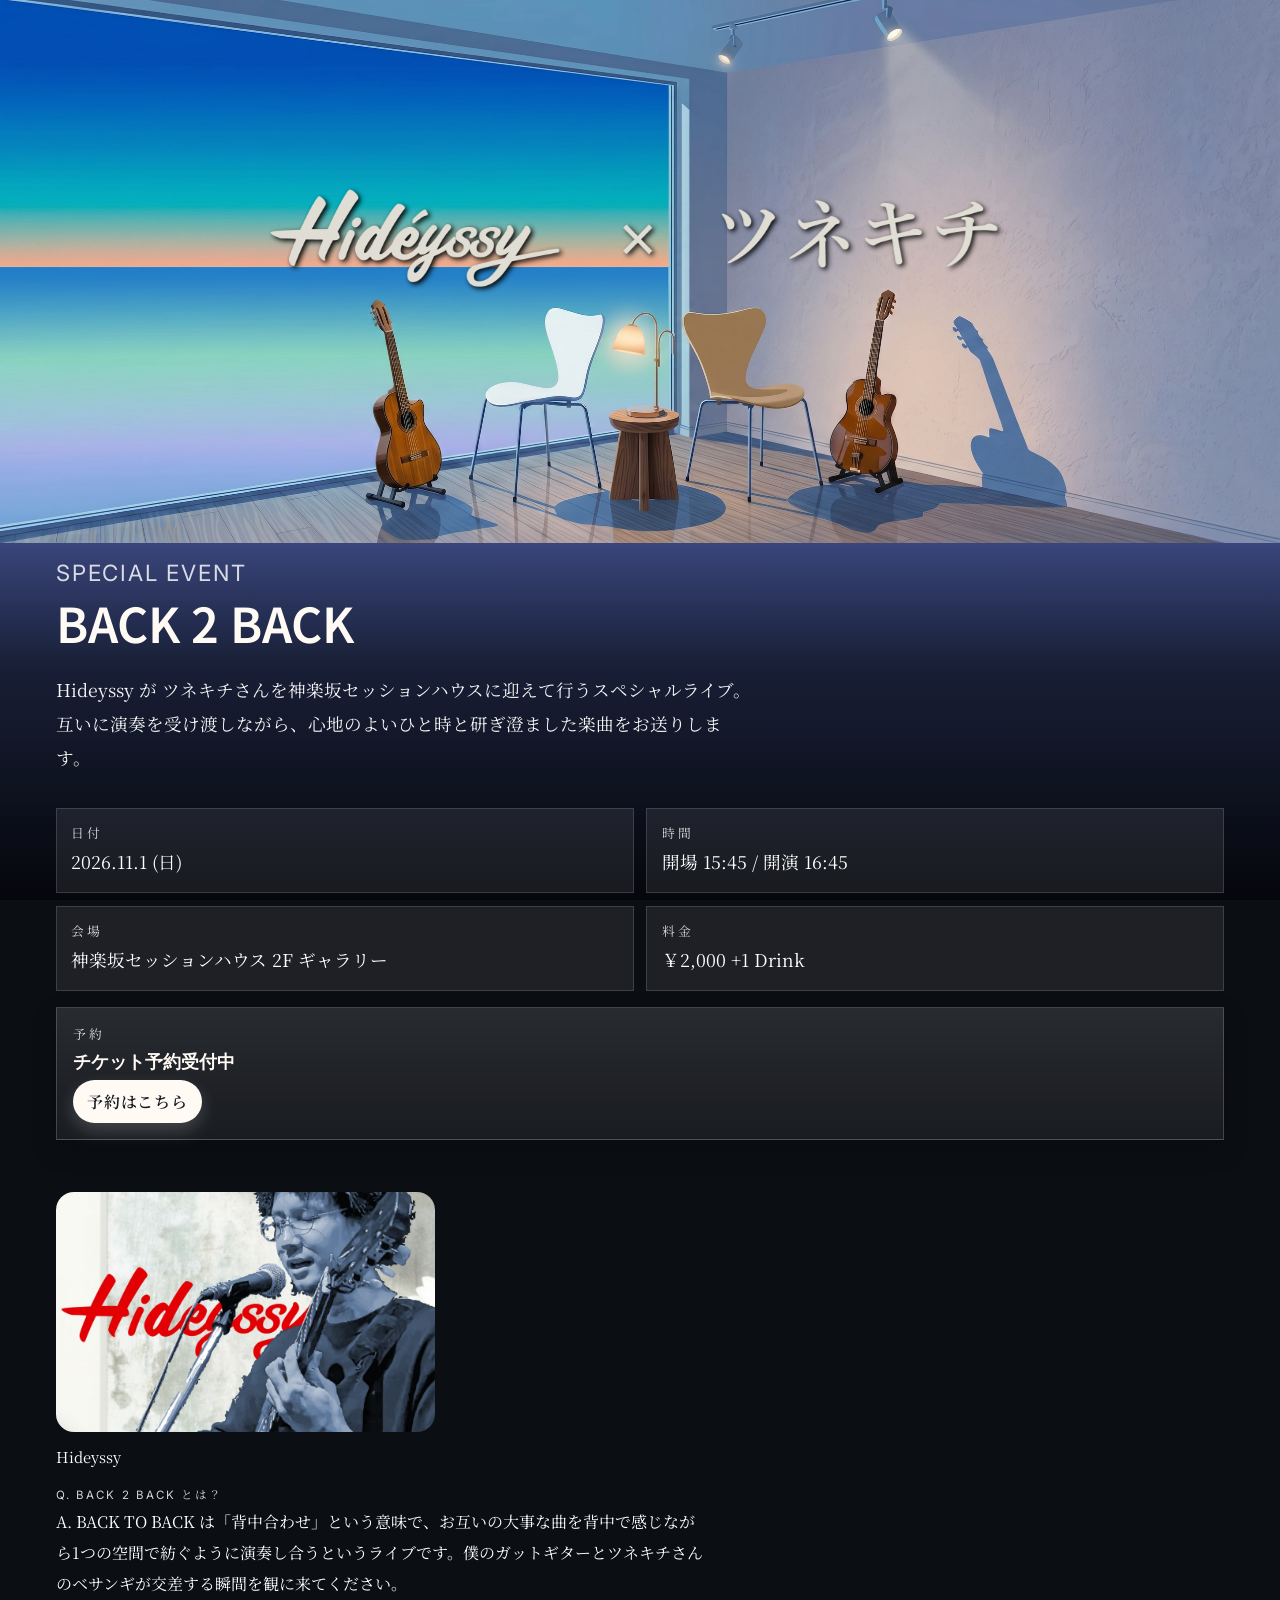
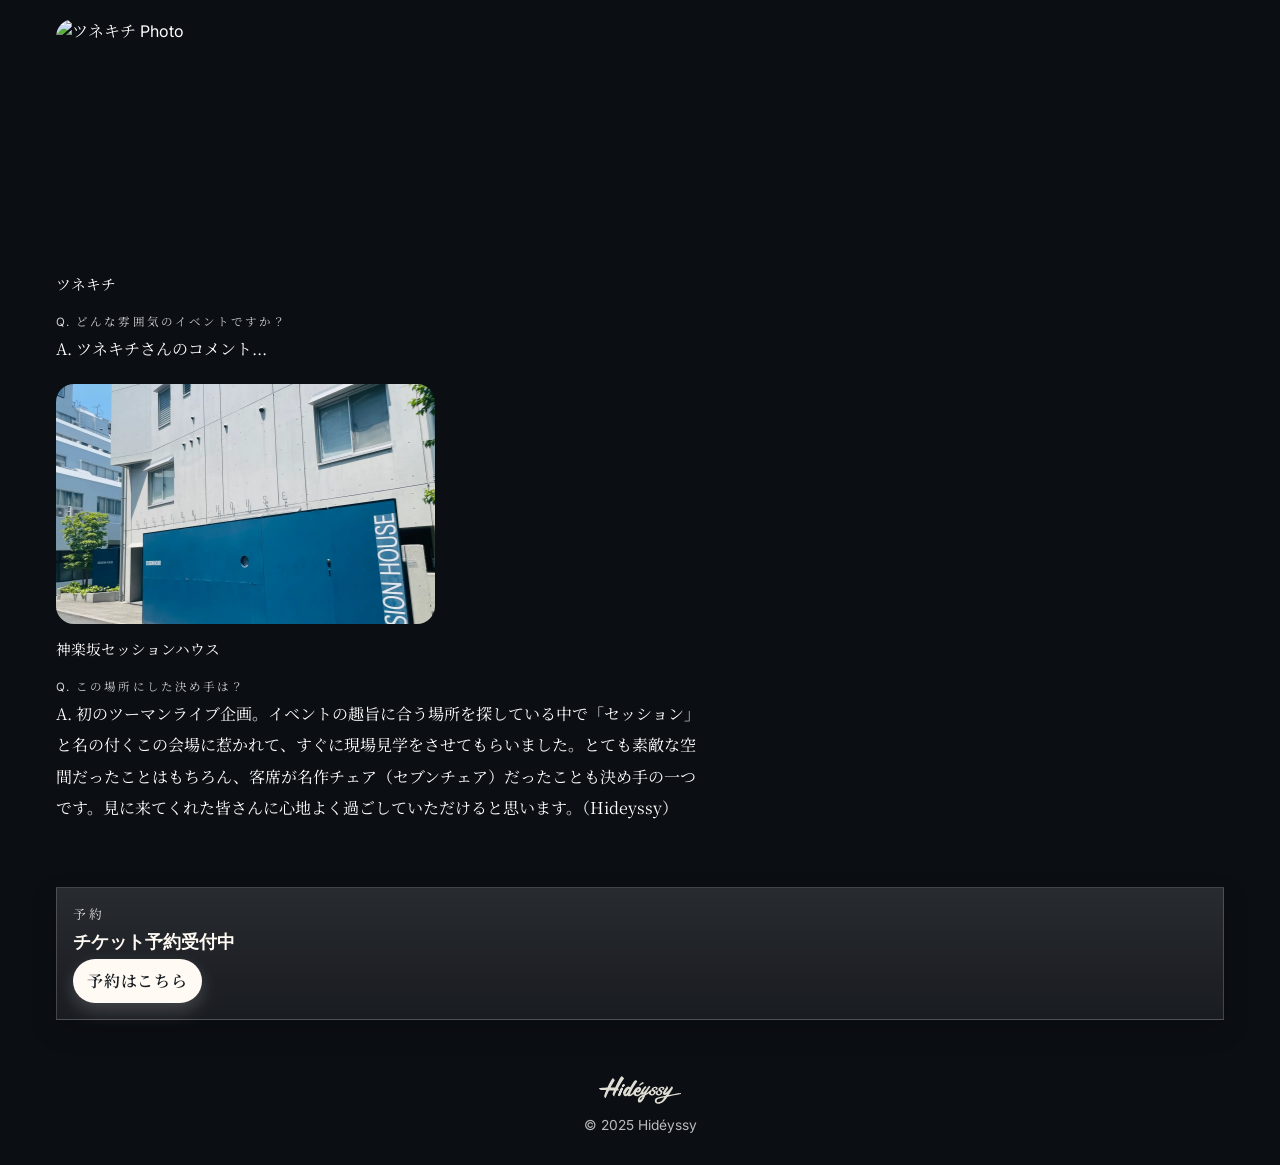
==== back2back.html @ 6b9bc3eb "Update back2back.html" ====
<!DOCTYPE html>
<html lang="ja">

<head>
  <meta charset="UTF-8" />
  <meta name="viewport" content="width=device-width, initial-scale=1.0" />
  <title>BACK 2 BACK — Hidéyssy</title>
  <meta name="description" content="Hidéyssy × ツネキチのスペシャルライブ BACK 2 BACK の特設ページ" />
  <link rel="preconnect" href="https://fonts.googleapis.com" />
  <link rel="preconnect" href="https://fonts.gstatic.com" crossorigin />
  <link
    href="https://fonts.googleapis.com/css2?family=Cormorant+Garamond:wght@300;400;500;600&family=Noto+Sans+JP:wght@300;400;500;600&family=Noto+Serif+JP:wght@200;300;400;500&family=Playfair+Display:wght@400;500;600;700&family=Inter:wght@300;400;500;600&display=swap"
    rel="stylesheet" />
  <style>
    :root {
      --progress: 0;
      --panel: rgba(255, 255, 255, 0.08);
      --text: #ffffff;
      --muted: rgba(255, 255, 255, 0.88);
      --soft: rgba(255, 255, 255, 0.72);
    }

    * {
      box-sizing: border-box;
      margin: 0;
      padding: 0;
    }

    html,
    body {
      height: 100%;
    }

    body {
      font-family: "Inter", "Noto Serif JP", Arial, sans-serif;
      color: #fff;
      background: #0b0e13;
      overflow-x: hidden;
    }

    /* 画面全体の色変化（明るい初期 → スクロールで暗くなる） */
    body::before {
      content: "";
      position: fixed;
      inset: 0;
      z-index: -3;
      background:
        linear-gradient(180deg,
          rgba(255, 247, 235, 0.97) 0%,
          rgba(255, 224, 186, 0.94) 10%,
          rgba(255, 192, 160, 0.90) 22%,
          rgba(170, 190, 255, 0.82) 40%,
          rgba(78, 95, 170, 0.78) 58%,
          rgba(27, 34, 60, 0.86) 74%,
          rgba(5, 7, 12, 0.98) 100%);
      opacity: calc(0.18 + (1 - var(--progress)) * 0.82);
      transition: opacity 260ms ease;
    }

    body::after {
      content: "";
      position: fixed;
      inset: 0;
      z-index: -2;
      background:
        linear-gradient(180deg,
          rgba(255, 255, 255, 0.02) 0%,
          rgba(255, 255, 255, 0.00) 35%,
          rgba(0, 0, 0, 0.08) 65%,
          rgba(0, 0, 0, 0.55) 100%);
      opacity: calc(0.00 + var(--progress) * 0.90);
      transition: opacity 280ms ease;
    }

    a {
      color: inherit;
      text-decoration: none;
    }

    header {
      position: sticky;
      top: 0;
      z-index: 20;
      display: flex;
      justify-content: center;
      align-items: center;
      min-height: 52px;
      padding: 8px 1rem;
      background: rgba(245, 242, 236, 0.88);
      backdrop-filter: blur(12px);
      -webkit-backdrop-filter: blur(12px);
      border-bottom: 1px solid rgba(0, 0, 0, 0.08);
    }

    .brand {
      display: block;
      margin-left: auto;
      margin-right: auto;
      width: 88px;
      height: auto;
      transition: opacity .25s ease;
    }

    .brand:hover {
      opacity: .6;
    }

    main {
      position: relative;
      z-index: 1;
    }

    .content {
      width: 100%;
      max-width: 1200px;
      margin: 0 auto;
      padding: 0 1rem 3rem;
      display: grid;
      gap: 1rem;
    }

    .summary-card {
      padding-top: 0;
      display: grid;
      gap: .05rem;
    }

    .summary-kicker {
      font-family: "Inter", "Noto Serif JP", sans-serif;
      text-transform: uppercase;
      letter-spacing: .08em;
      font-size: 1.4rem;
      color: rgba(255, 255, 255, 0.82);
    }

    .summary-title {
      font-family: "Noto Sans JP", "Cormorant Garamond", Georgia, serif;
      font-size: clamp(3rem, 3vw, 1.75rem);
      font-weight: 600;
      color: #fffaf4;
    }

    .lead {
      font-family: "Noto Serif JP", serif;
      font-size: 1.1rem;
      line-height: 1.95;
      color: rgba(255, 255, 255, 0.96);
      max-width: 70ch;
      margin-bottom: 1rem;
    }

    .detail-grid {
      display: grid;
      grid-template-columns: repeat(2, minmax(0, 1fr));
      gap: .8rem;
    }

    .detail-card {
      border: 1px solid rgba(255, 255, 255, 0.14);
      background: rgba(255, 255, 255, 0.08);
      padding: .9rem;
      display: grid;
      gap: .25rem;
    }

    .ticket-card {
      border: 1px solid rgba(255, 255, 255, 0.18);
      background: linear-gradient(180deg, rgba(255, 255, 255, 0.12), rgba(255, 255, 255, 0.06));
      padding: 1rem;
      display: grid;
      gap: .35rem;
      box-shadow: 0 10px 24px rgba(0, 0, 0, 0.18);
    }

    .ticket-label {
      text-transform: uppercase;
      letter-spacing: .24em;
      font-size: .8rem;
      color: rgba(255, 255, 255, 0.86);
    }

    .ticket-price {
      font-family: "Playfair Display", "Cormorant Garamond", Georgia, serif;
      font-size: clamp(1.1rem, 2.3vw, 1.1rem);
      font-weight: 600;
      color: #fffaf4;
    }

    .ticket-note {
      font-family: "Noto Serif JP", serif;
      font-size: 1.1rem;
      line-height: 1.8;
      color: rgba(255, 255, 255, 0.95);
    }

    .ticket-button {
      display: inline-flex;
      align-items: center;
      justify-content: center;
      width: fit-content;
      padding: .65rem .9rem;
      border-radius: 999px;
      background: #fffaf4;
      color: #161b22;
      font-weight: 600;
      letter-spacing: .04em;
      box-shadow: 0 8px 18px rgba(255, 255, 255, 0.18);
    }

    .detail-label {
      text-transform: uppercase;
      letter-spacing: .22em;
      font-size: .8rem;
      color: rgba(255, 255, 255, 0.82);
    }

    .detail-value {
      font-family: "Noto Serif JP", serif;
      font-size: 1.1rem;
      line-height: 1.8;
      color: #fff;
    }

    .story {
      width: 100%;
      max-width: 1200px;
      margin: 0 auto;
      padding: 0 1rem 4rem;
      display: grid;
      gap: 1rem;
    }

    .q {
      text-transform: uppercase;
      letter-spacing: .18em;
      font-size: .72rem;
      color: rgba(255, 255, 255, 0.82);
      margin-bottom: .25rem;
    }

    .a {
      font-family: "Noto Serif JP", serif;
      font-size: 1rem;
      line-height: 1.95;
      color: #fff;
      max-width: 72ch;
    }

    .gallery {
      display: grid;
      grid-template-columns: repeat(3, 1fr);
      gap: 1rem;
      margin-top: .2rem;
    }

    .photo {
      overflow: hidden;
      background: transparent;
    }

    .photo img {
      width: 100%;
      height: 240px;
      object-fit: cover;
      display: block;
      border-radius: 18px;
    }

    .photo-caption {
      padding: .75rem 0 0;
      font-family: "Noto Serif JP", serif;
      font-size: .92rem;
      line-height: 1.8;
      color: #fff;
    }

    .top-photo {
      width: 100%;
      max-width: 1920px;
      display: block;
      margin: 0rem auto 2rem;
      border-radius: 0;
      object-fit: cover;
      box-shadow: none;
    }

    .top-wrap {
      position: relative;
      width: 100%;
      max-width: 1920px;
      margin: 0 auto 1rem;
    }

    .top-wrap .top-photo {
      margin: 0;
      display: block;
      width: 100%;
    }

    .top-text {
      position: absolute;
      top: 45%;
      left: 50%;
      transform: translate(-50%, -50%);
      width: 100%;
      max-width: 750px;
      opacity: 0;
      animation: fadein 2.0s ease forwards;
      animation-delay: 0.6s;
    }

    footer {
      text-align: center;
      color: rgba(255, 255, 255, 0.82);
      font-size: .86rem;
      padding: 0 1rem 2rem;
    }

    @media (max-width: 1024px) {
      .gallery {
        grid-template-columns: 1fr 1fr;
      }
    }

    @media (max-width: 720px) {
      header {
        min-height: 48px;
        padding: 8px .9rem;
      }

      .brand {
        width: 78px;
      }

      .gallery {
        grid-template-columns: 1fr;
      }

      .top-photo {
        width: 100%;
        border-radius: 0px;
        aspect-ratio: 4 / 3;
      }

      .break {
        display: block;
        font-size: 1.1rem;
      }

      .break-hide {
        display: block;
        font-size: 0;
      }

      .top-text {
        width: 75%;
      }
    }

    @keyframes fadein {
      from {
        opacity: 0;
      }

      to {
        opacity: 1;
      }
    }
  </style>
</head>

<body>
  <main>
    <div class="top-wrap">
      <img class="top-photo" src="images/backtoback/BACK-2-BACK_キービジュアル_5091×2160_21対9.jpg" alt="BACK 2 BACK キービジュアル" />
      <img class="top-text" src="images/backtoback/Hideyssy×ツネキチ_WEB用テキストロゴ_2062×330.png"
        alt="Hideyssy × ツネキチ テキストロゴ" />
    </div>

    <section class="content">
      <div class="summary-card">
        <div class="summary-kicker">Special event</div>
        <div class="summary-title">BACK 2 BACK</div>
      </div>

      <p class="lead">
        Hideyssy が ツネキチさんを神楽坂セッションハウスに迎えて行うスペシャルライブ。互いに演奏を受け渡しながら、心地のよいひと時と研ぎ澄ました楽曲をお送りします。
      </p>

      <div class="detail-grid">
        <article class="detail-card">
          <div class="detail-label">日付</div>
          <div class="detail-value">2026.11.1 (日)</div>
        </article>
        <article class="detail-card">
          <div class="detail-label">時間</div>
          <div class="detail-value">開場 15:45<span class="break-hide"> / </span>開演 16:45</div>
        </article>
        <article class="detail-card">
          <div class="detail-label">会場</div>
          <div class="detail-value"><a href="https://maps.app.goo.gl/HMFQtCcq6zXdpXsr8" target="_blank" rel="noopener noreferrer">神楽坂セッションハウス 2F ギャラリー</a></div>
        </article>
        <article class="detail-card">
          <div class="detail-label">料金</div>
          <div class="detail-value">￥2,000 <span class="break">+1 Drink</span></div>
        </article>
      </div>

      <article class="ticket-card" id="ticket">
        <div class="ticket-label">予約</div>
        <div class="ticket-price">チケット予約受付中</div>
        <!-- <p class="ticket-note">チケット情報は随時更新します。予約開始時はこのブロックから案内をお届けします。</p> -->
        <a class="ticket-button" href="https://forms.gle/wYgBkZED8WdNR29w6" target="_blank"
          rel="noopener noreferrer">予約はこちら</a>
      </article>
    </section>

    <section class="story">
      <div class="gallery">
        <article class="photo">
          <img src="images/top/Hideyssy_アーティスト写真_2026_1920×1920.jpg" alt="Hideyssy Photo" />
          <div class="photo-caption">Hideyssy</div>
        </article>
      </div>

      <article>
        <p class="q">Q. BACK 2 BACK とは？</p>
        <p class="a">A. BACK TO BACK は「背中合わせ」という意味で、お互いの大事な曲を背中で感じながら1つの空間で紡ぐように演奏し合うというライブです。僕のガットギターとツネキチさんのベサンギが交差する瞬間を観に来てください。</p>
      </article>

      <div class="gallery">
        <article class="photo">
          <img src="images/top/Tsunekichi_アーティスト写真_2026_1920×1920.jpg" alt="ツネキチ Photo" />
          <div class="photo-caption">ツネキチ</div>
        </article>
      </div>

      <article>
        <p class="q">Q. どんな雰囲気のイベントですか？</p>
        <p class="a">A. ツネキチさんのコメント...</p>
      </article>

      <div class="gallery">
        <article class="photo">
          <img src="images/backtoback/session-house.webp" alt="セッションハウス外観" />
          <div class="photo-caption">神楽坂セッションハウス</div>
        </article>
      </div>

      <article>
        <p class="q">Q. この場所にした決め手は？</p>
        <p class="a">A. 初のツーマンライブ企画。イベントの趣旨に合う場所を探している中で「セッション」と名の付くこの会場に惹かれて、すぐに現場見学をさせてもらいました。とても素敵な空間だったことはもちろん、客席が名作チェア（セブンチェア）だったことも決め手の一つです。見に来てくれた皆さんに心地よく過ごしていただけると思います。（Hideyssy）</p>
      </article>
    </section>

    <section class="content">
      <article class="ticket-card" id="ticket">
        <div class="ticket-label">予約</div>
        <div class="ticket-price">チケット予約受付中</div>
        <!-- <p class="ticket-note">チケット情報は随時更新します。予約開始時はこのブロックから案内をお届けします。</p> -->
        <a class="ticket-button" href="https://forms.gle/wYgBkZED8WdNR29w6" target="_blank"
          rel="noopener noreferrer">予約はこちら</a>
      </article>
    </section>

  </main>

  <footer>
    <a href="/">
      <img class="brand" src="images/common/Hideyssy_normallogo_01_White.svg" alt="Hidéyssy" />
    </a>
    <div style="margin-top:.35rem; color:rgba(255,255,255,.72);">© 2025 Hidéyssy</div>
  </footer>

  <script>
    const setParallax = () => {
      const y = window.scrollY || window.pageYOffset || 0;
      const h = document.documentElement.scrollHeight - window.innerHeight;
      const progress = h > 0 ? Math.min(1, y / h) : 0;
      document.documentElement.style.setProperty('--progress', progress.toFixed(3));
    };

    window.addEventListener('scroll', setParallax, { passive: true });
    window.addEventListener('resize', setParallax);
    setParallax();
  </script>
</body>

</html>
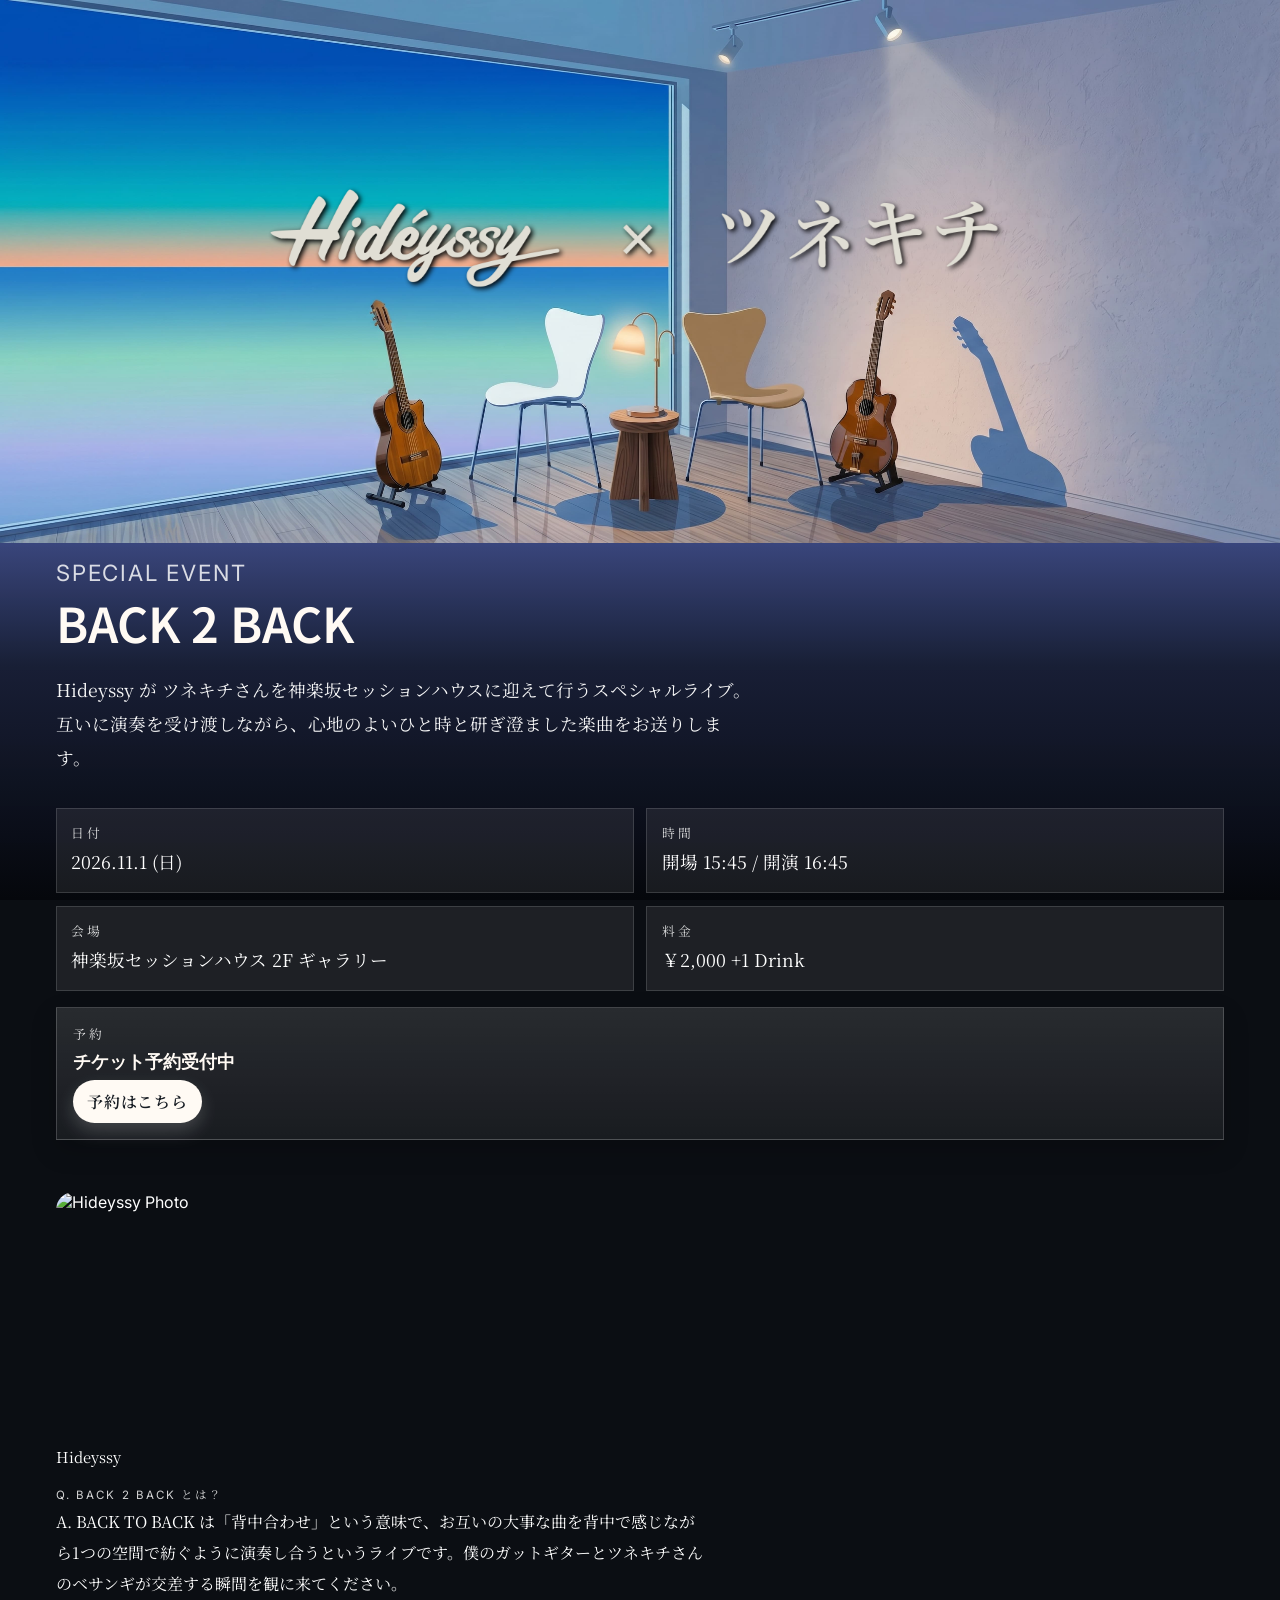
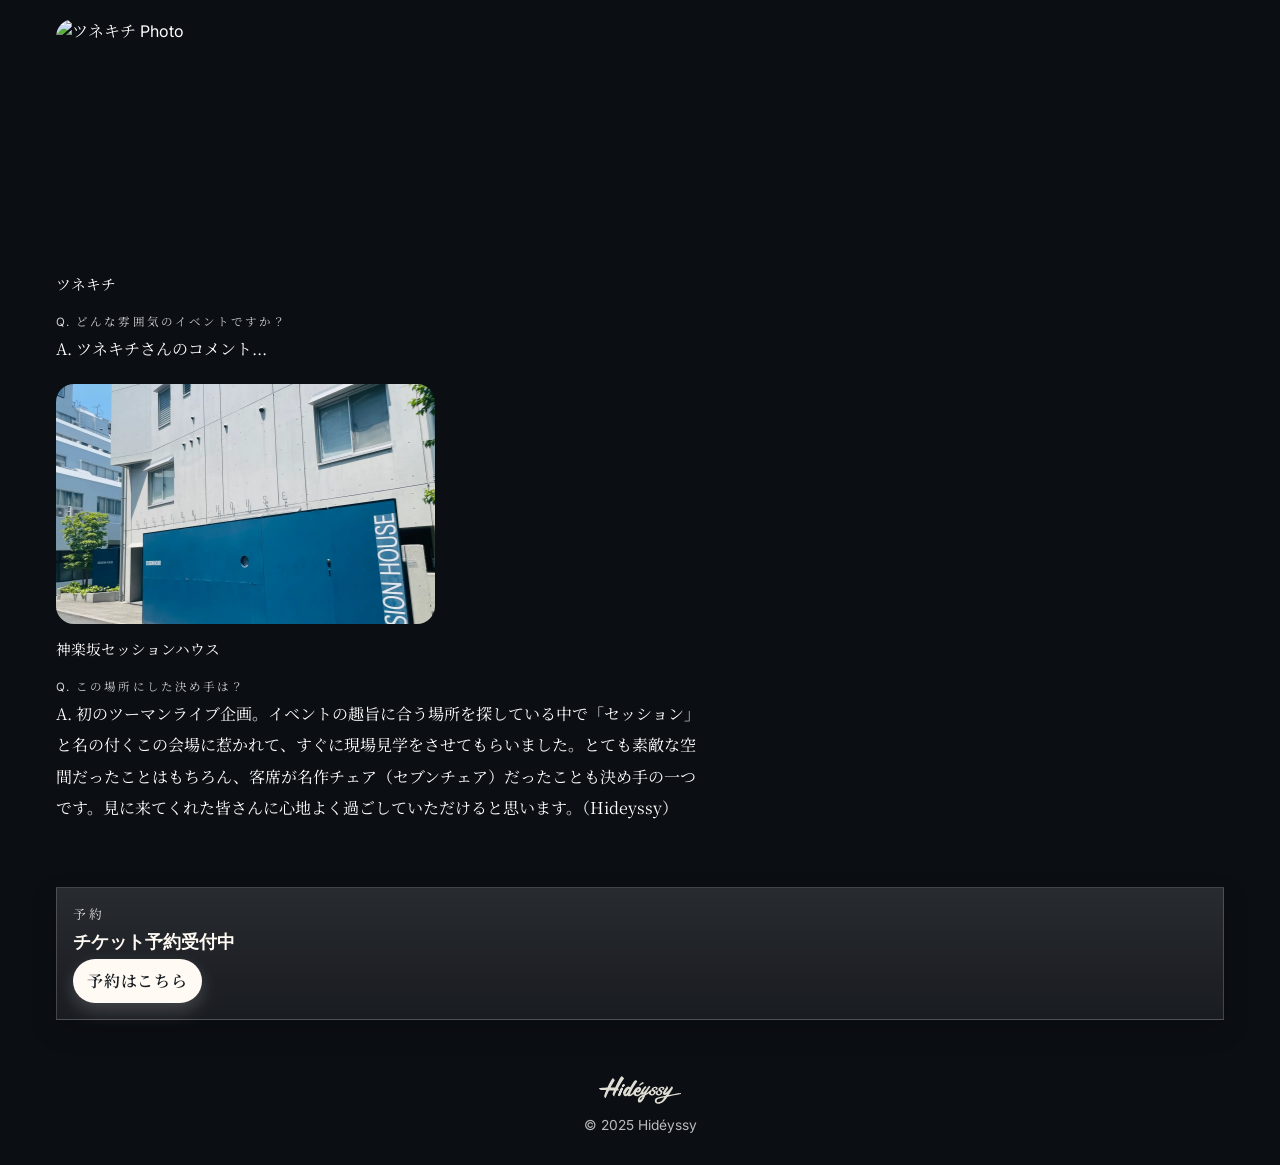
==== commit 3f883df2: "Update back2back.html" ====
--- a/back2back.html
+++ b/back2back.html
@@ -418,7 +418,7 @@
     <section class="story">
       <div class="gallery">
         <article class="photo">
-          <img src="images/top/Hideyssy_アーティスト写真_2026_1920×1920.jpg" alt="Hideyssy Photo" />
+          <img src="images/top/Hideyssy.jpg" alt="Hideyssy Photo" />
           <div class="photo-caption">Hideyssy</div>
         </article>
       </div>
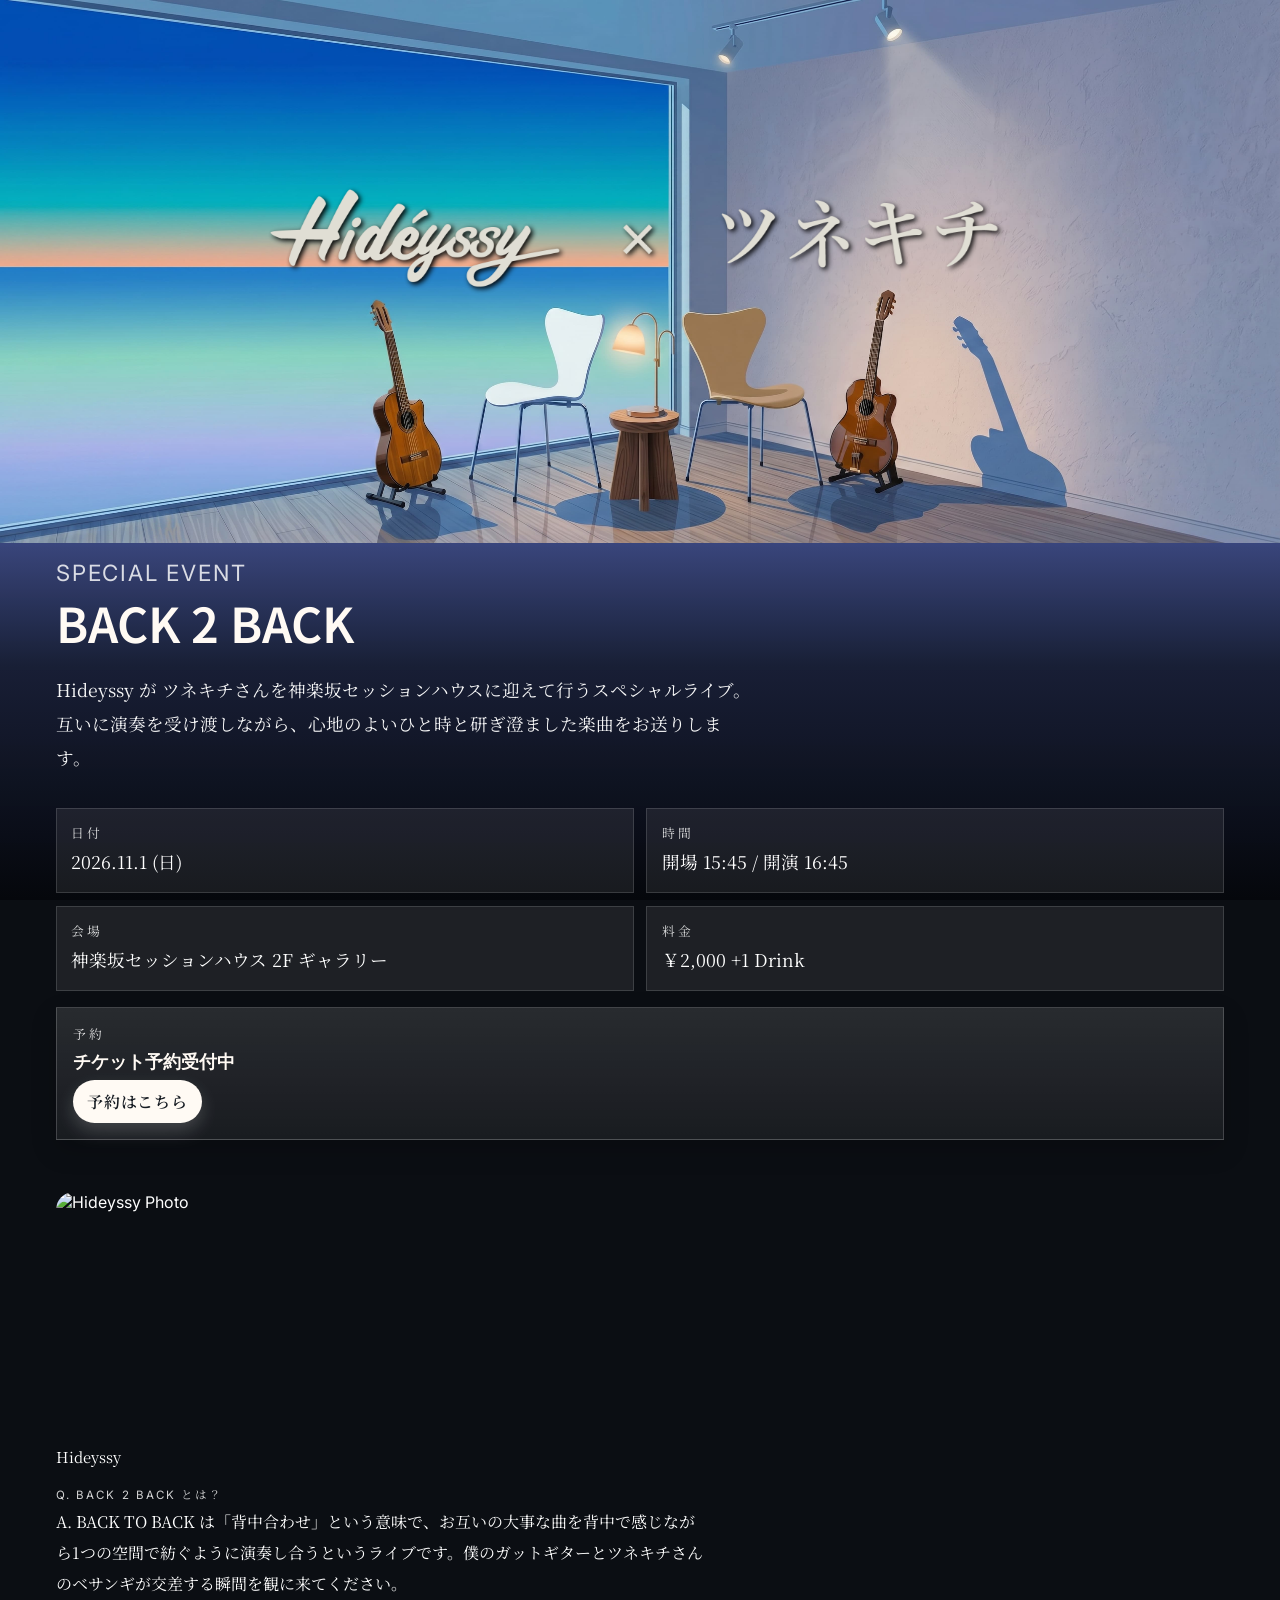
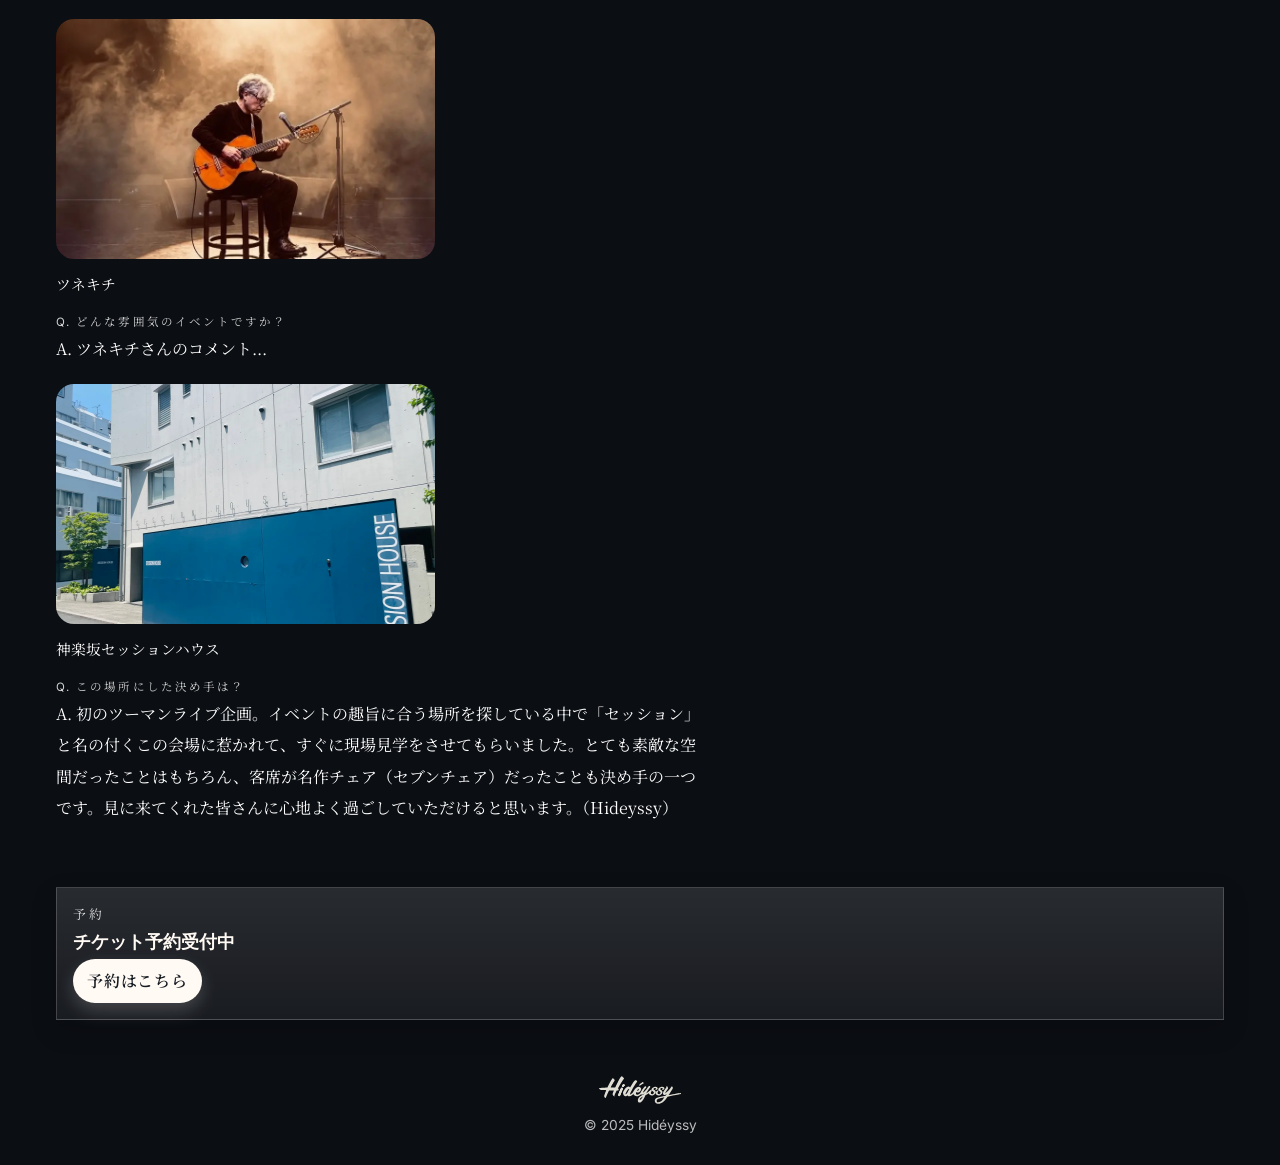
==== commit d293c12e: "Update back2back.html" ====
--- a/back2back.html
+++ b/back2back.html
@@ -430,7 +430,7 @@
 
       <div class="gallery">
         <article class="photo">
-          <img src="images/top/Tsunekichi_アーティスト写真_2026_1920×1920.jpg" alt="ツネキチ Photo" />
+          <img src="images/backtoback/ツネキチ_Photo.webp" alt="ツネキチ Photo" />
           <div class="photo-caption">ツネキチ</div>
         </article>
       </div>
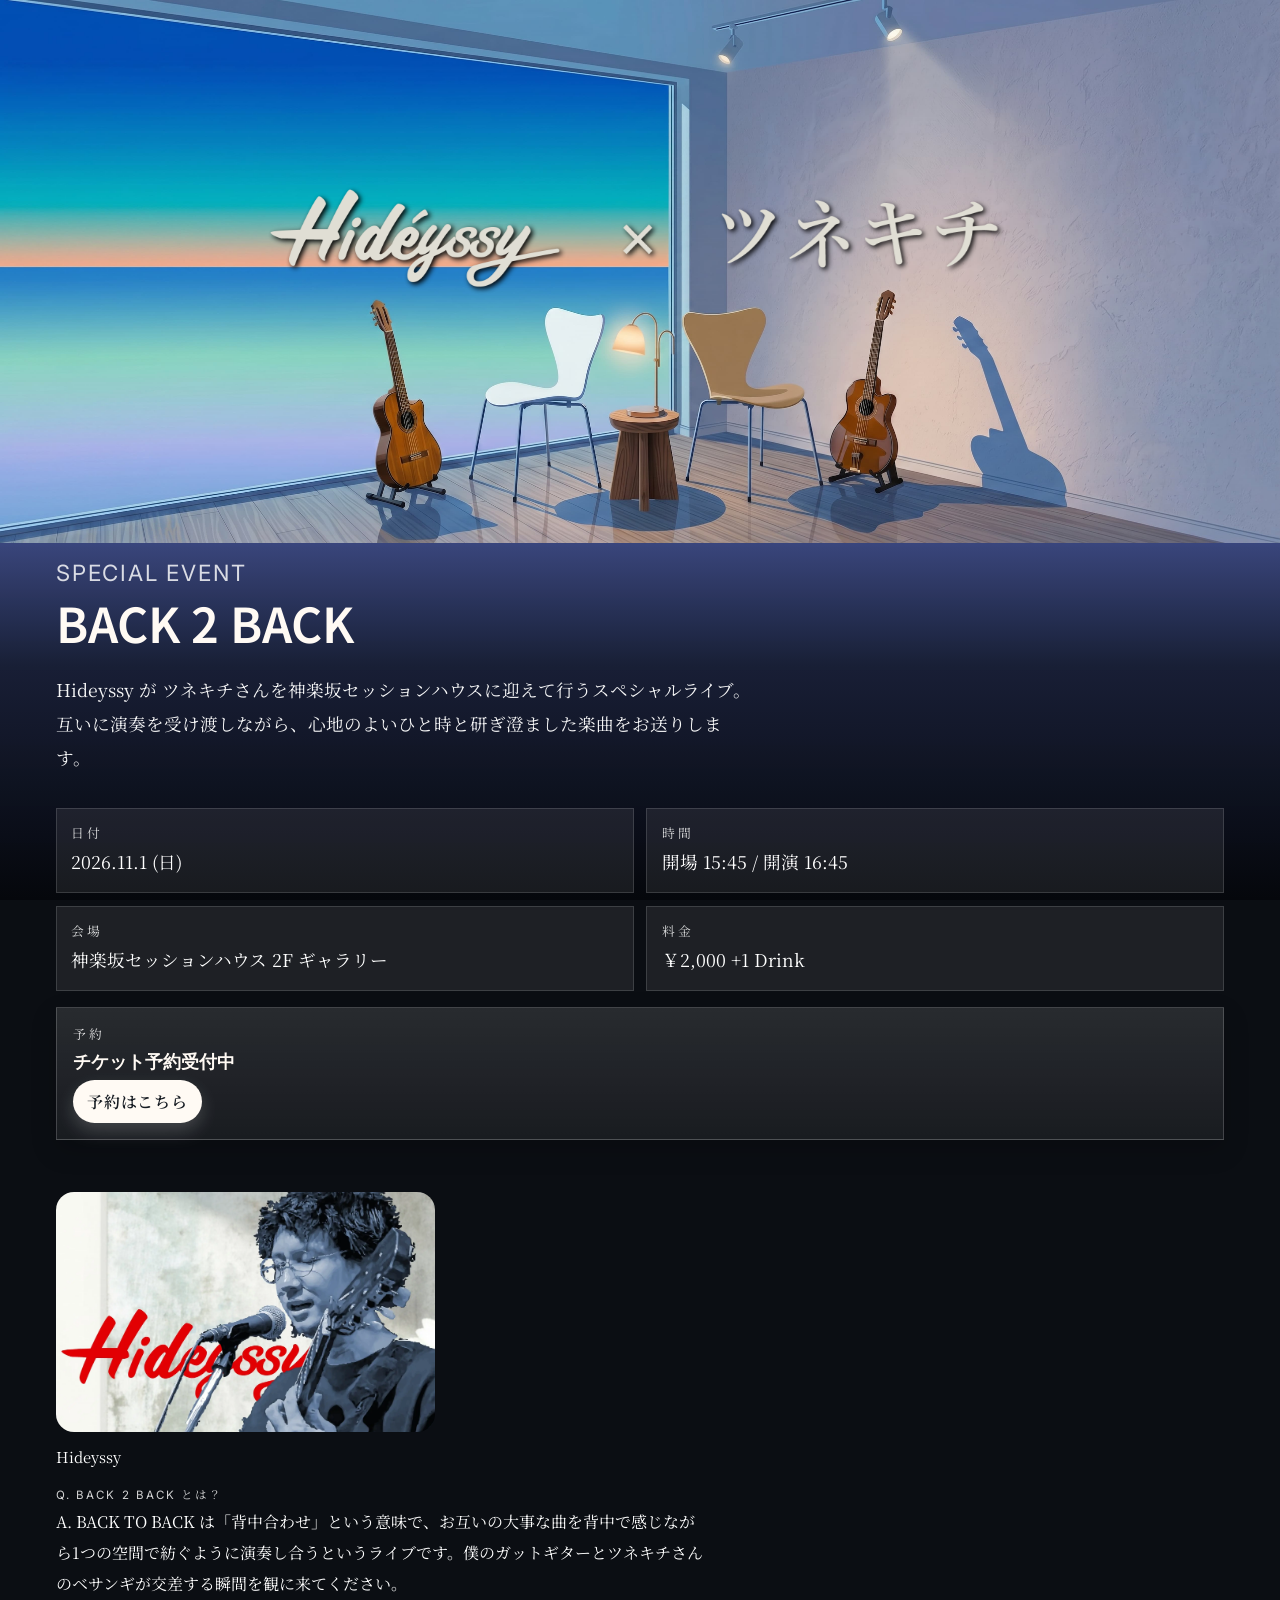
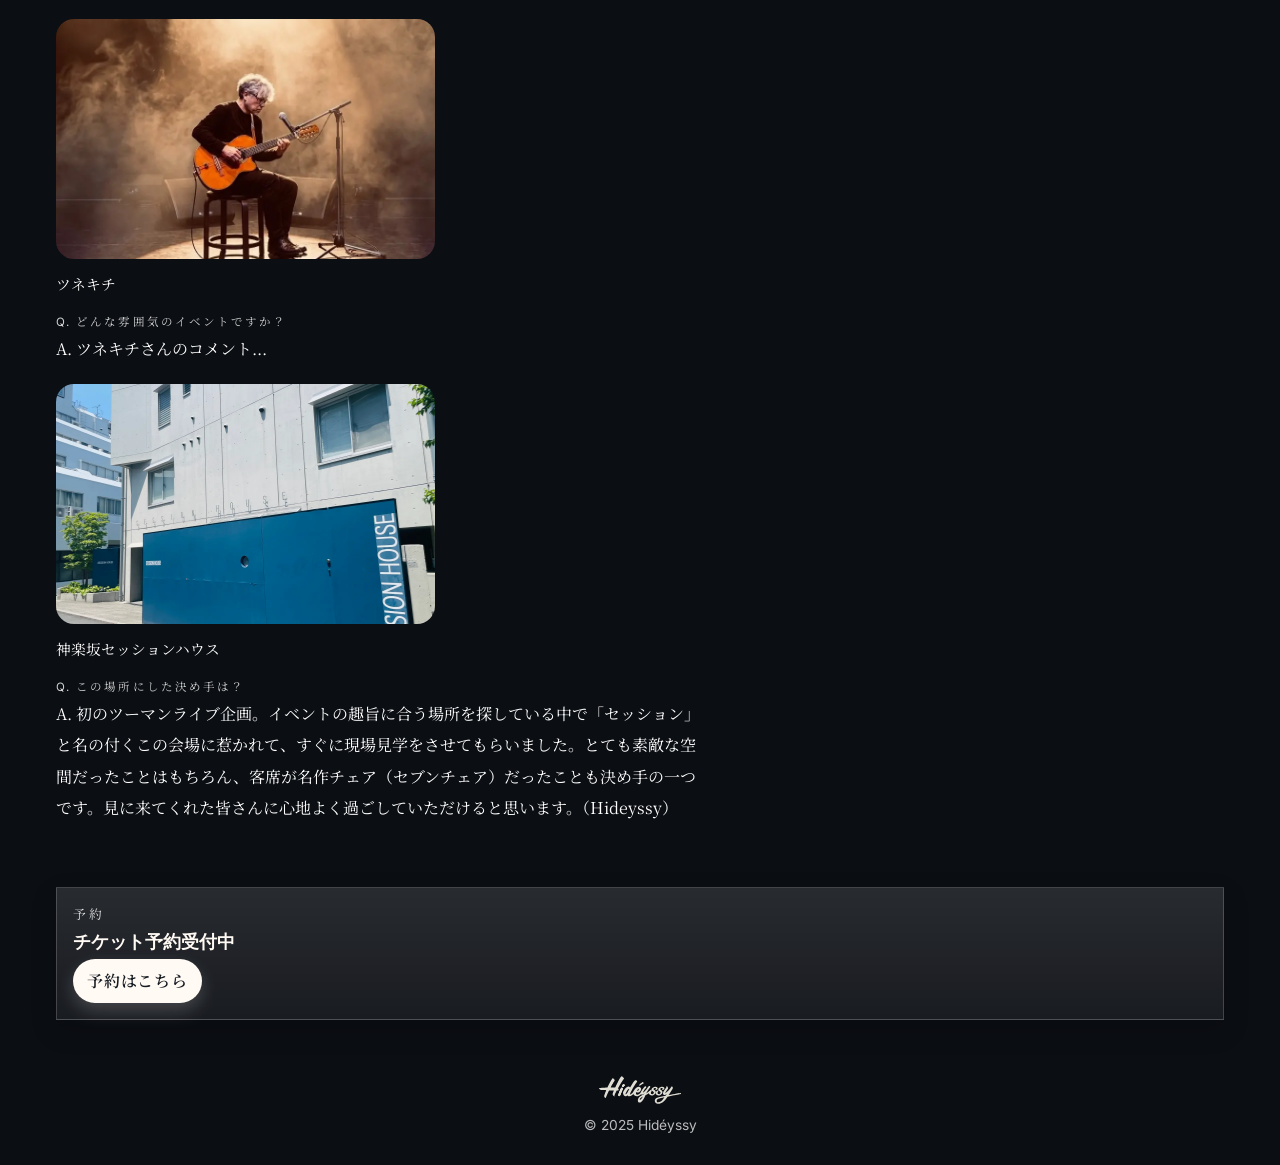
==== commit 04a2046e: "Update back2back.html" ====
--- a/back2back.html
+++ b/back2back.html
@@ -418,7 +418,7 @@
     <section class="story">
       <div class="gallery">
         <article class="photo">
-          <img src="images/top/Hideyssy.jpg" alt="Hideyssy Photo" />
+          <img src="images/backtoback/Hideyssy_Photo.webp" alt="Hideyssy Photo" />
           <div class="photo-caption">Hideyssy</div>
         </article>
       </div>
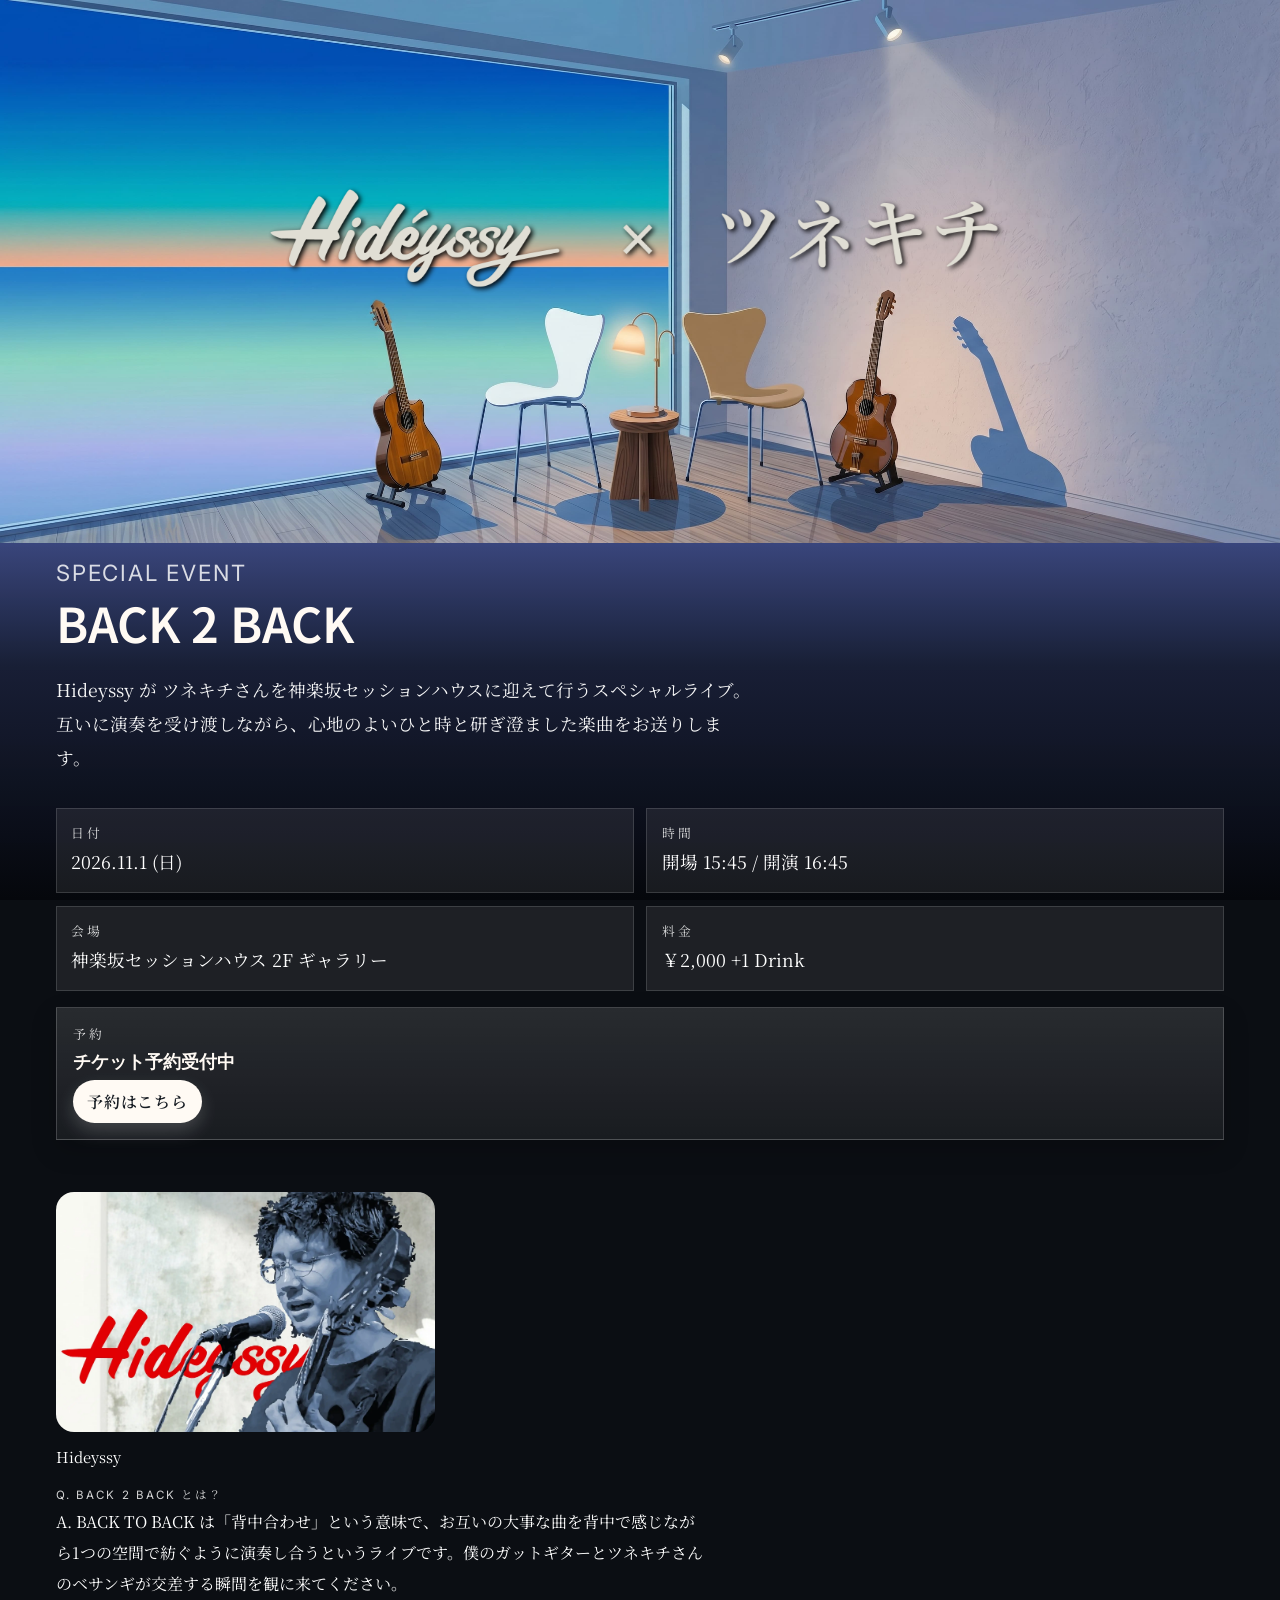
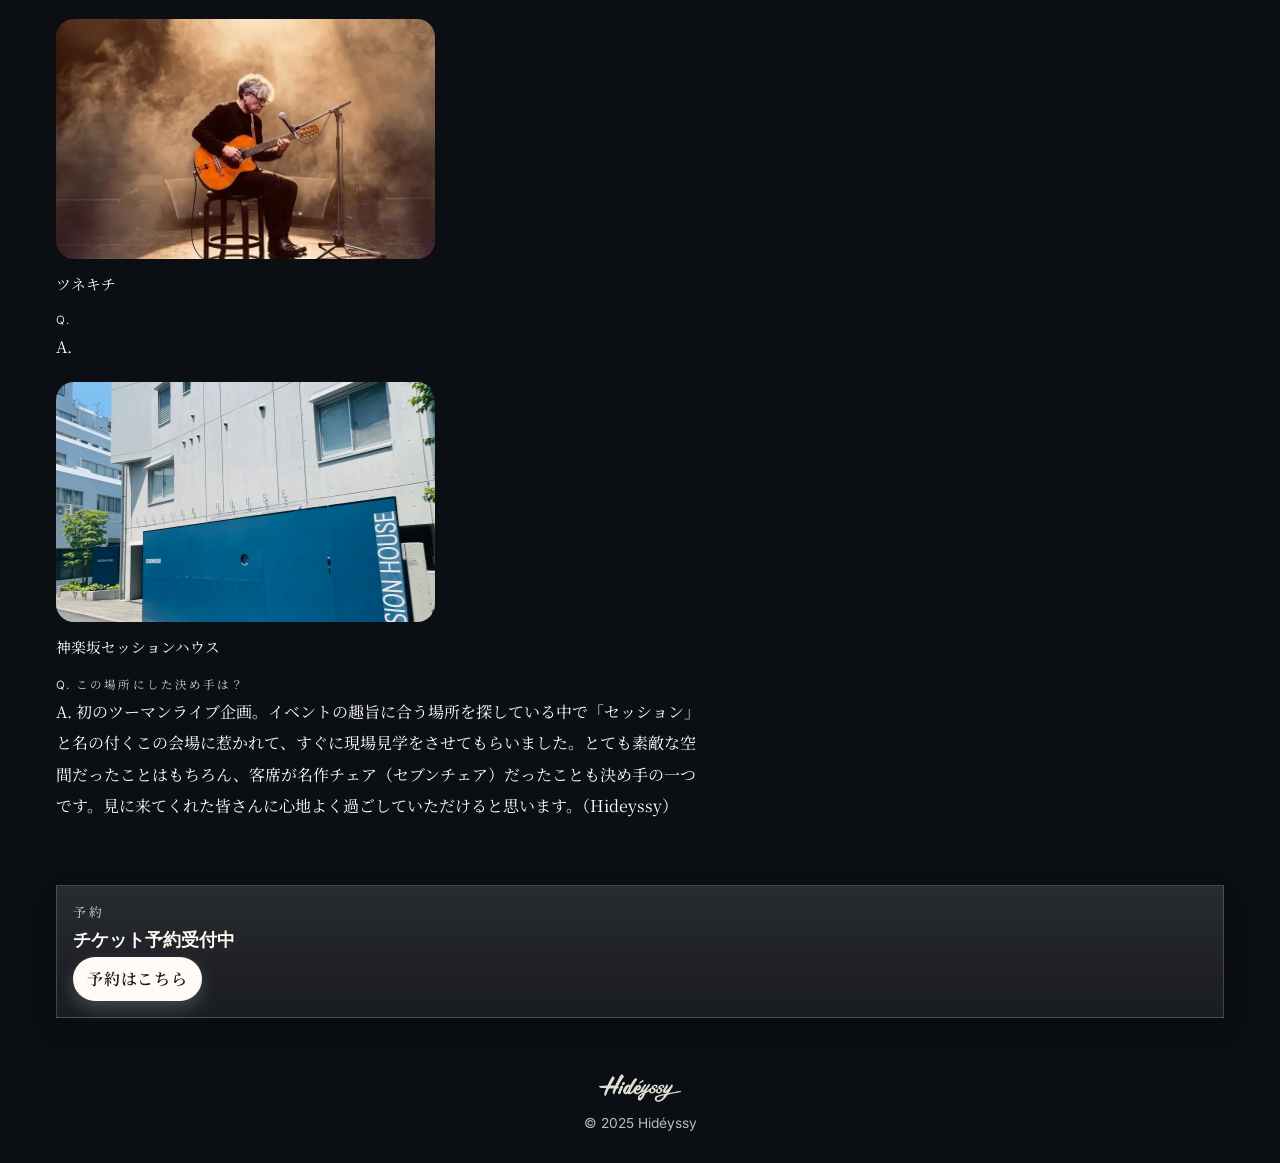
==== commit 342fb29c: "Update back2back.html" ====
--- a/back2back.html
+++ b/back2back.html
@@ -436,8 +436,8 @@
       </div>
 
       <article>
-        <p class="q">Q. どんな雰囲気のイベントですか？</p>
-        <p class="a">A. ツネキチさんのコメント...</p>
+        <p class="q">Q. </p>
+        <p class="a">A. </p>
       </article>
 
       <div class="gallery">
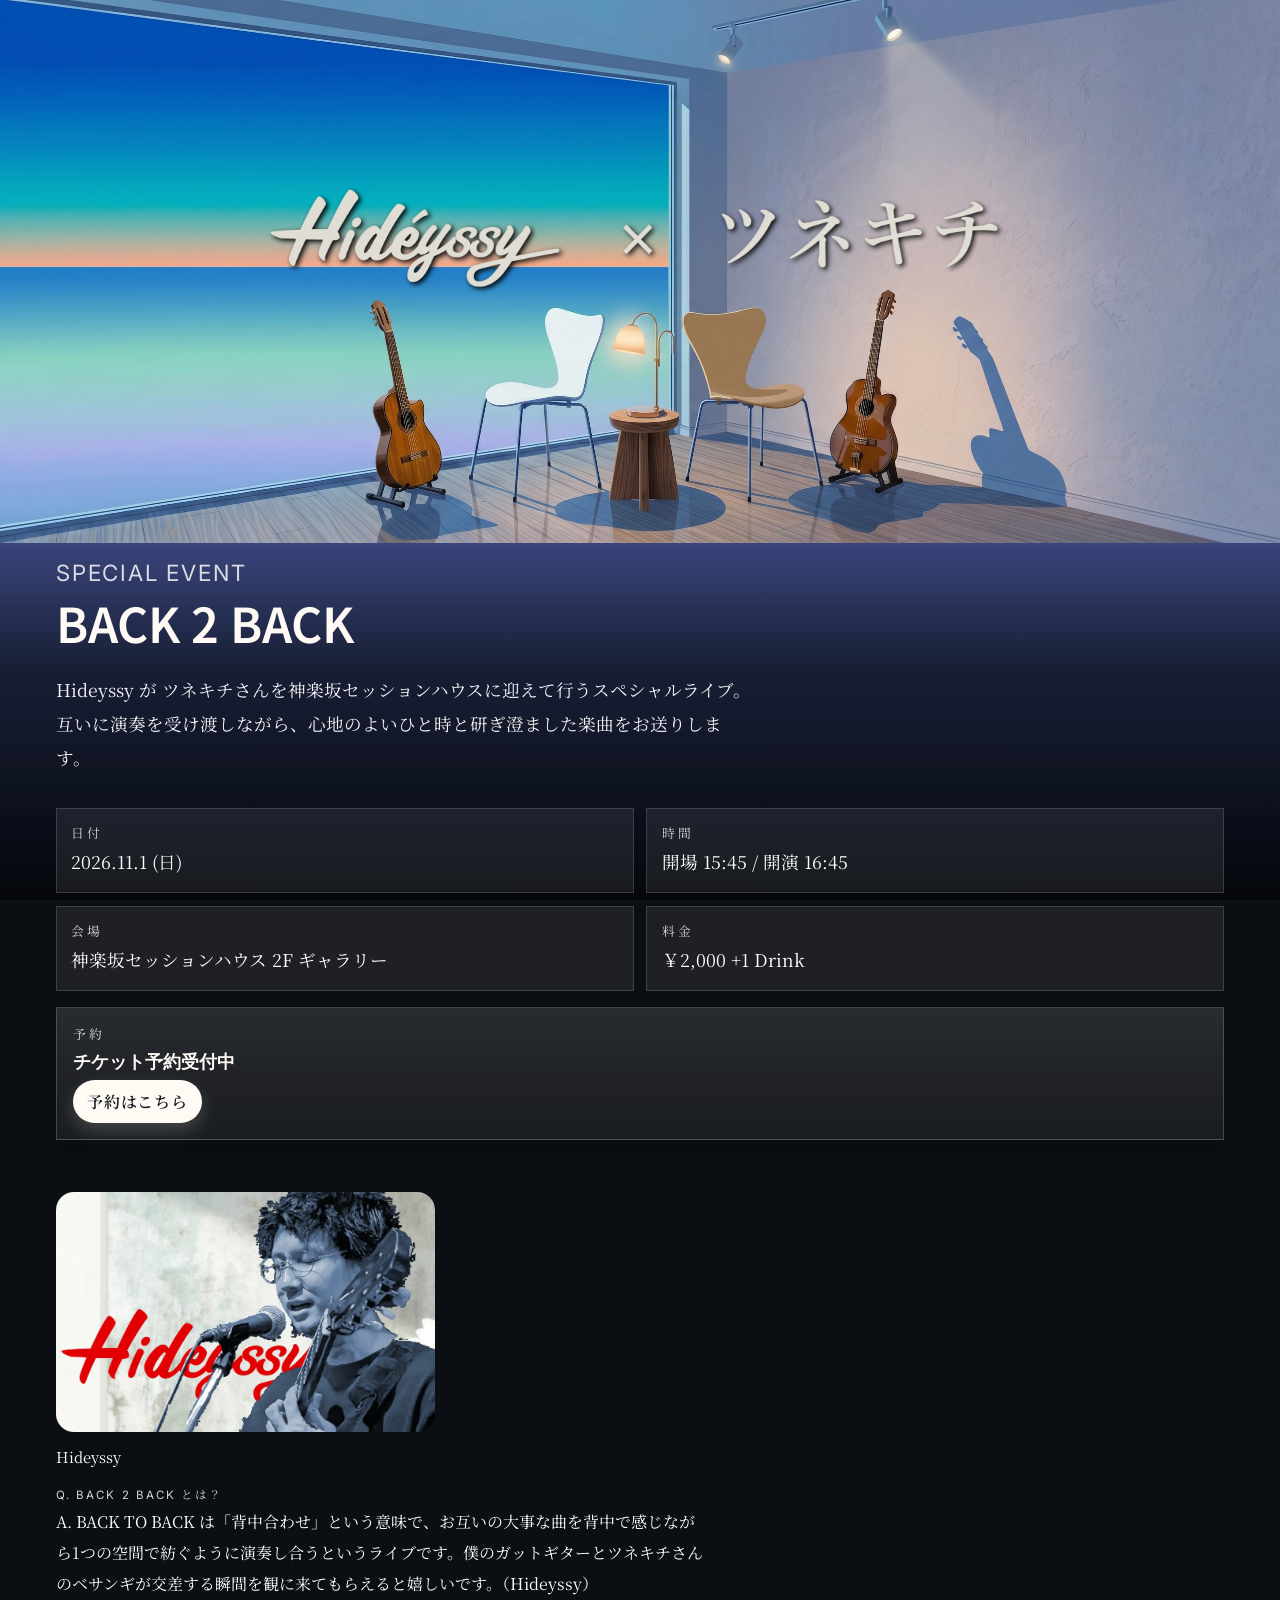
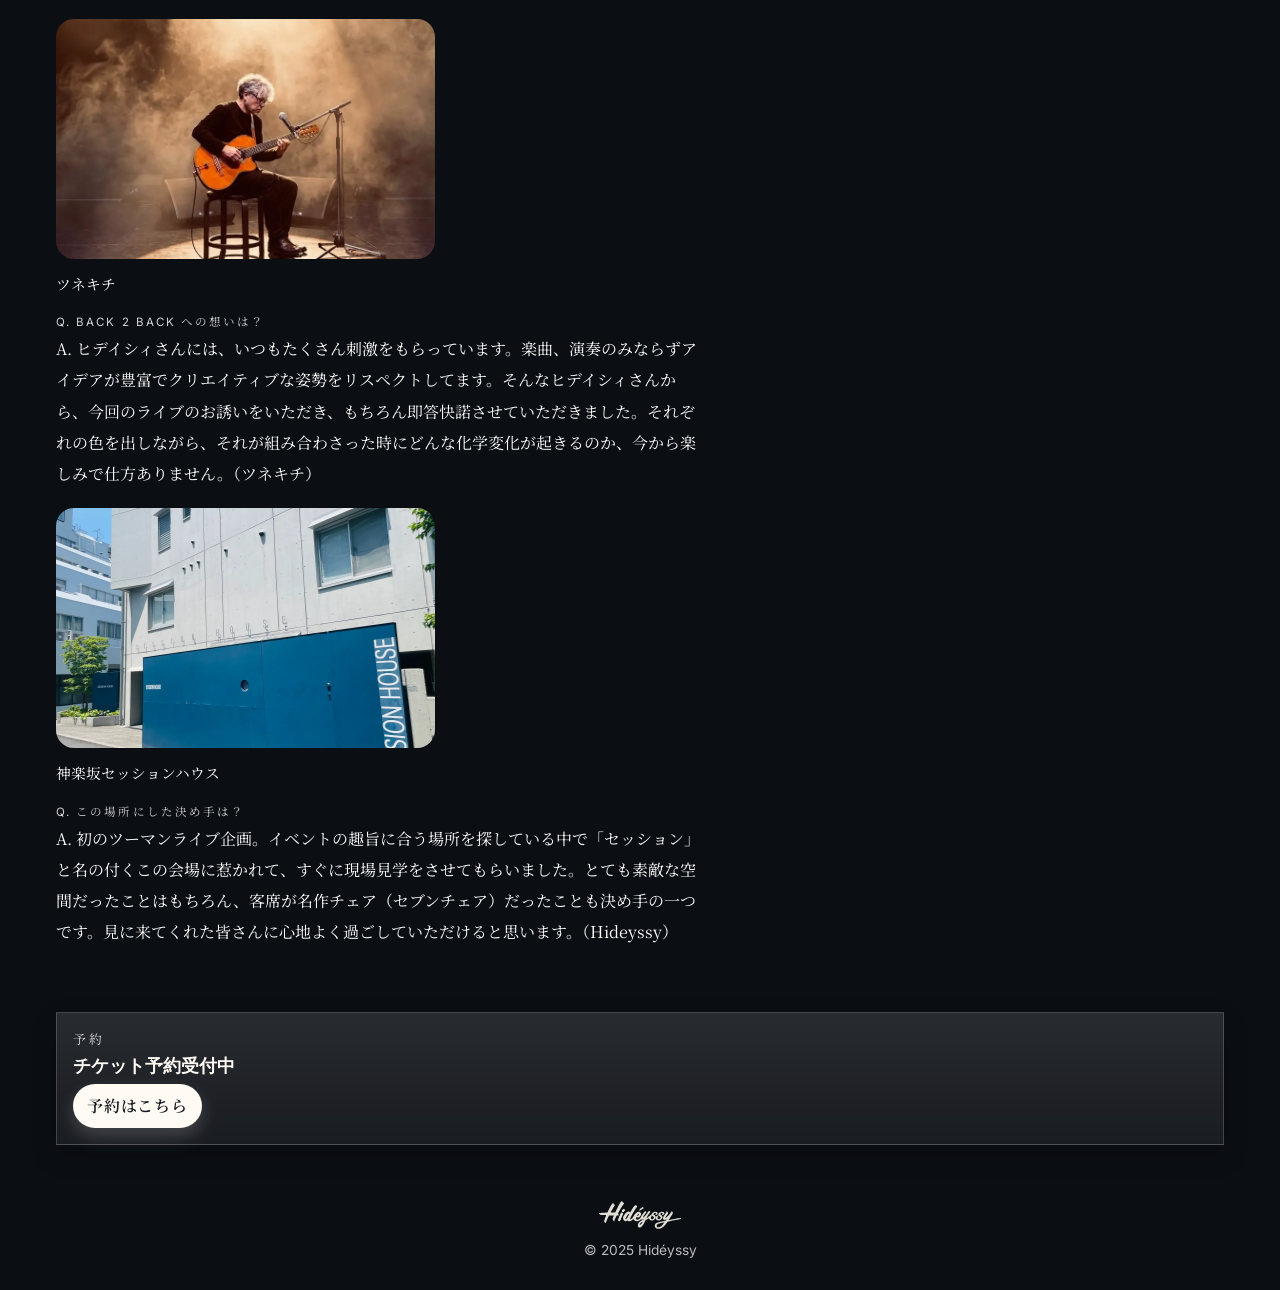
==== commit 3eba406c: "Update back2back.html" ====
--- a/back2back.html
+++ b/back2back.html
@@ -6,6 +6,7 @@
   <meta name="viewport" content="width=device-width, initial-scale=1.0" />
   <title>BACK 2 BACK — Hidéyssy</title>
   <meta name="description" content="Hidéyssy × ツネキチのスペシャルライブ BACK 2 BACK の特設ページ" />
+  <link rel="icon" type="image/svg+xml" href="/favicon.svg">
   <link rel="preconnect" href="https://fonts.googleapis.com" />
   <link rel="preconnect" href="https://fonts.gstatic.com" crossorigin />
   <link
@@ -425,7 +426,7 @@
 
       <article>
         <p class="q">Q. BACK 2 BACK とは？</p>
-        <p class="a">A. BACK TO BACK は「背中合わせ」という意味で、お互いの大事な曲を背中で感じながら1つの空間で紡ぐように演奏し合うというライブです。僕のガットギターとツネキチさんのベサンギが交差する瞬間を観に来てください。</p>
+        <p class="a">A. BACK TO BACK は「背中合わせ」という意味で、お互いの大事な曲を背中で感じながら1つの空間で紡ぐように演奏し合うというライブです。僕のガットギターとツネキチさんのベサンギが交差する瞬間を観に来てもらえると嬉しいです。（Hideyssy）</p>
       </article>
 
       <div class="gallery">
@@ -436,8 +437,8 @@
       </div>
 
       <article>
-        <p class="q">Q. </p>
-        <p class="a">A. </p>
+        <p class="q">Q. BACK 2 BACK への想いは？</p>
+        <p class="a">A. ヒデイシィさんには、いつもたくさん刺激をもらっています。楽曲、演奏のみならずアイデアが豊富でクリエイティブな姿勢をリスペクトしてます。そんなヒデイシィさんから、今回のライブのお誘いをいただき、もちろん即答快諾させていただきました。それぞれの色を出しながら、それが組み合わさった時にどんな化学変化が起きるのか、今から楽しみで仕方ありません。（ツネキチ）</p>
       </article>
 
       <div class="gallery">
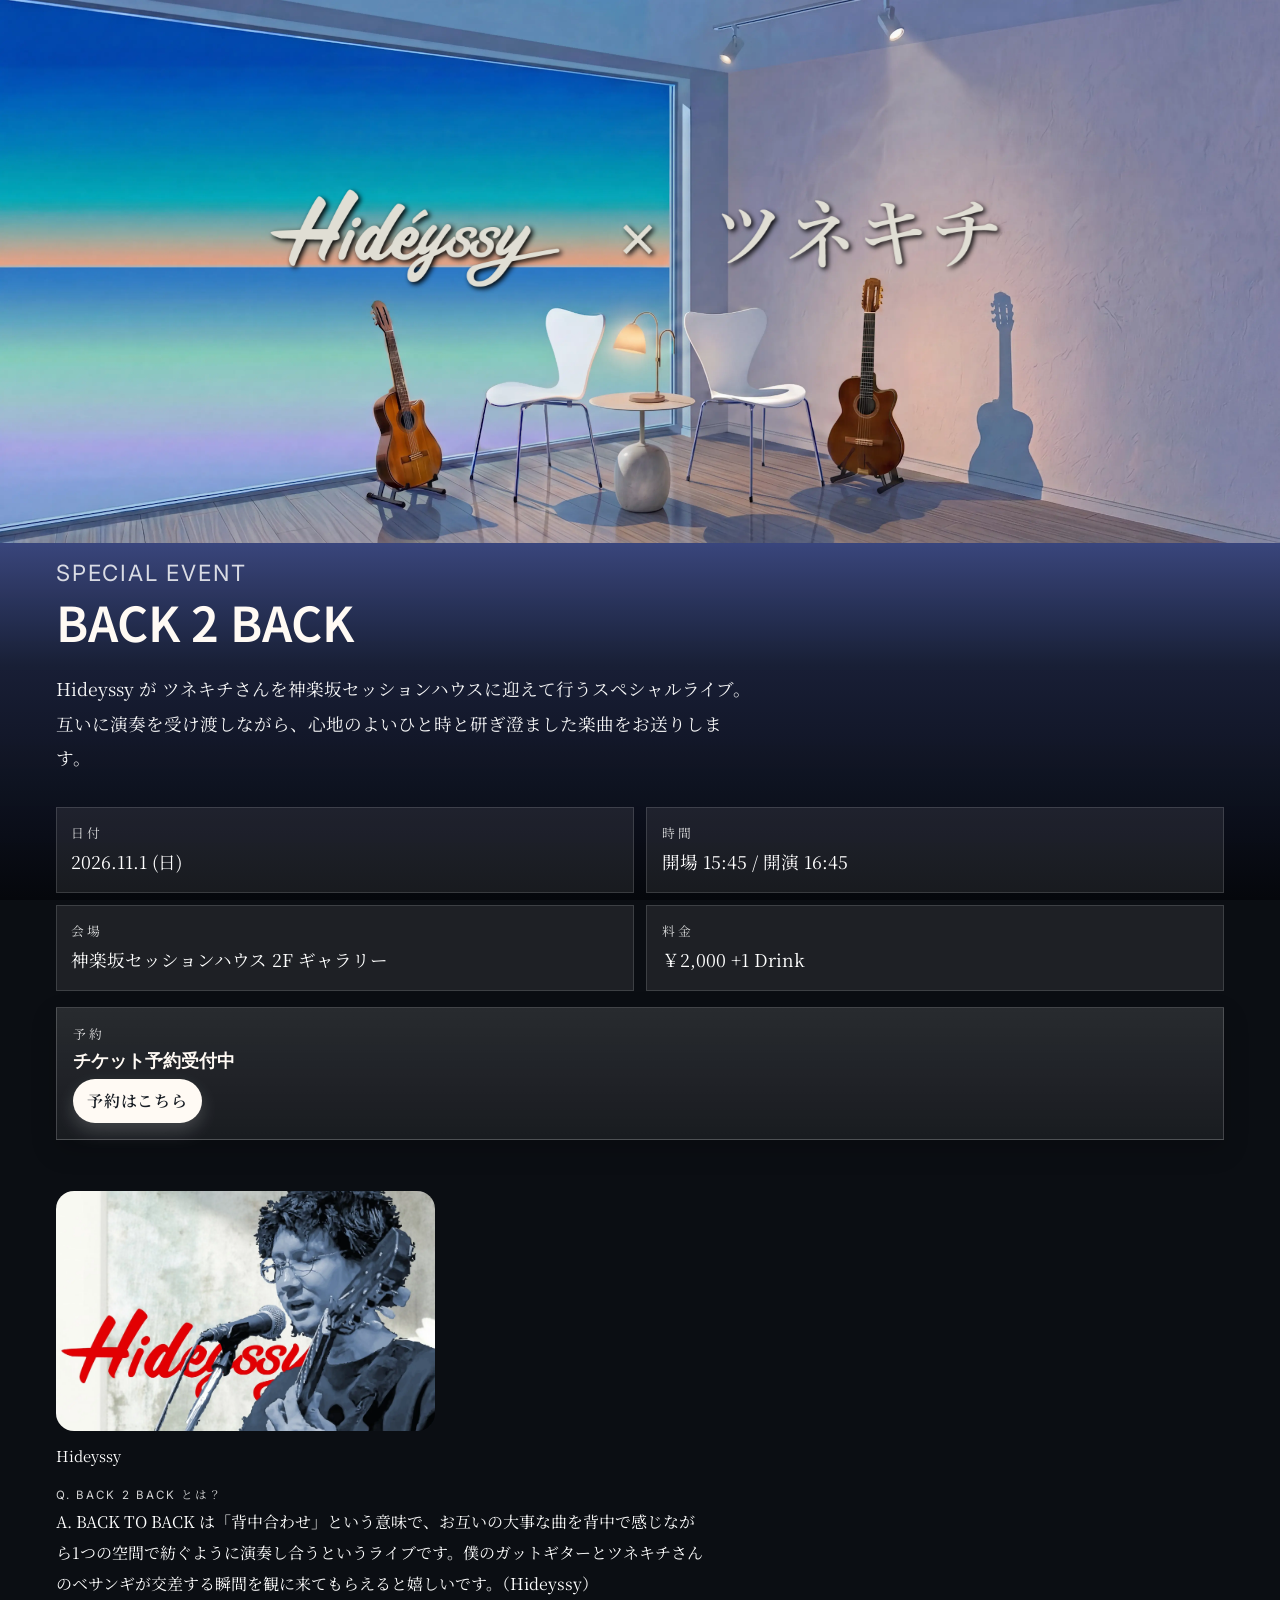
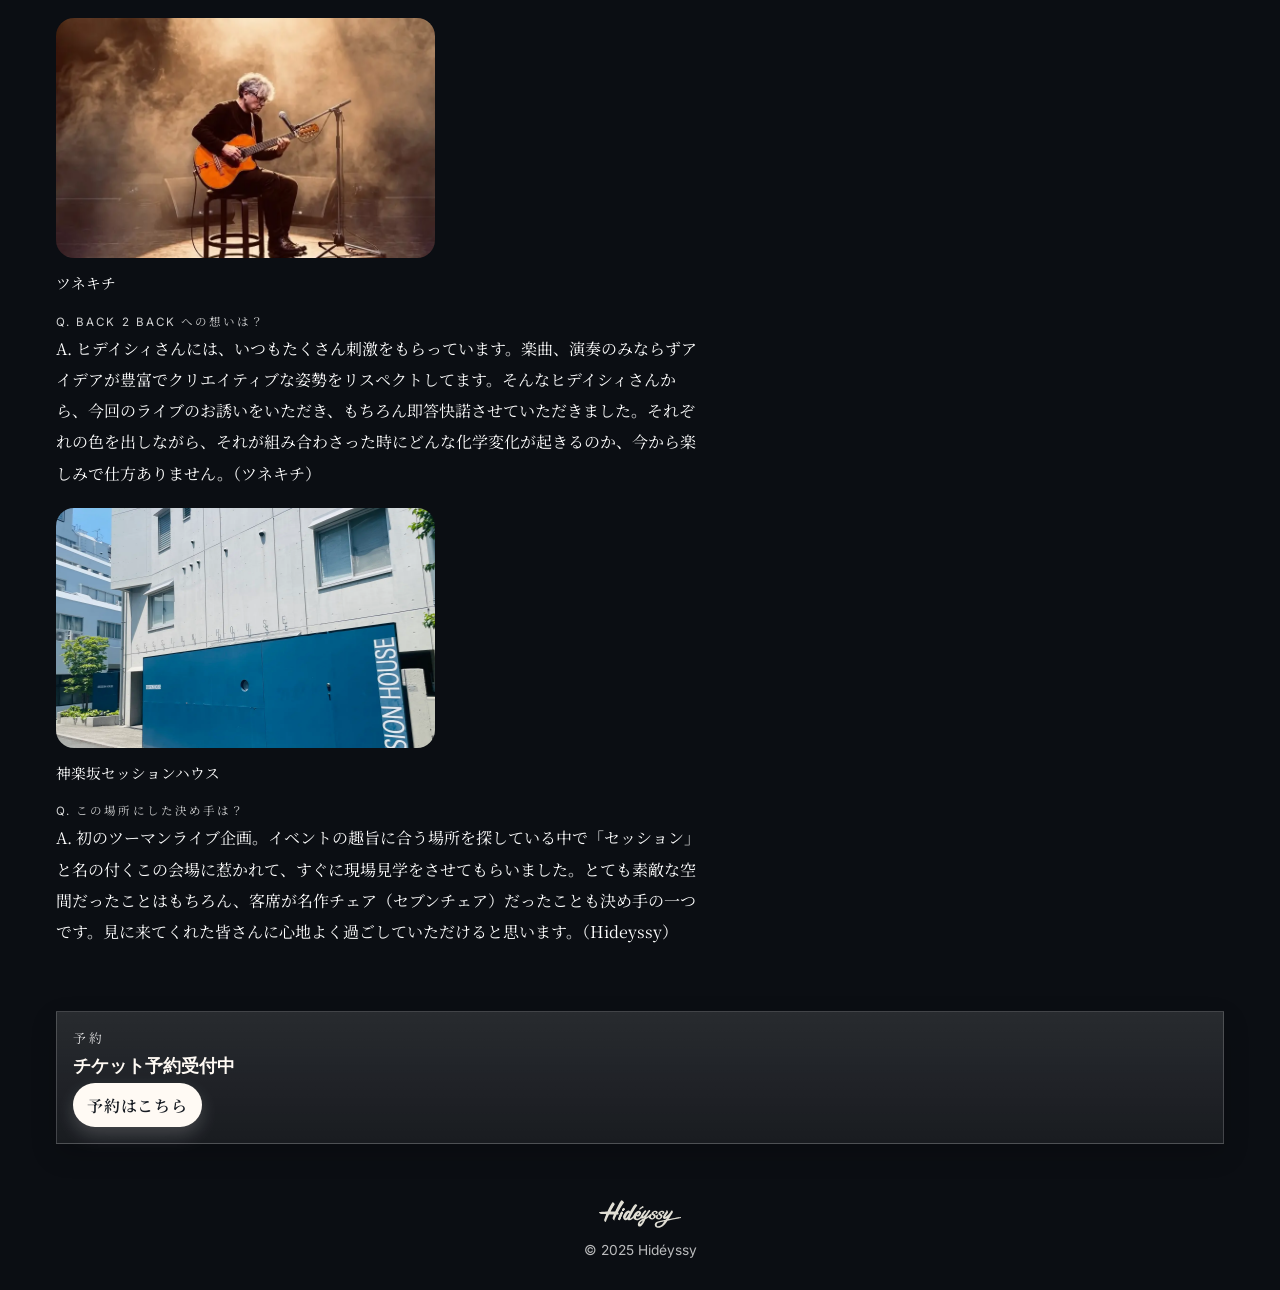
==== commit 90d9b8b0: "Update back2back.html" ====
--- a/back2back.html
+++ b/back2back.html
@@ -373,7 +373,7 @@
 <body>
   <main>
     <div class="top-wrap">
-      <img class="top-photo" src="images/backtoback/BACK-2-BACK_キービジュアル_5091×2160_21対9.jpg" alt="BACK 2 BACK キービジュアル" />
+      <img class="top-photo" src="images/backtoback/BACK-2-BACK_キービジュアル_v2_アップスケール_16対9_5096×2160.webp" alt="BACK 2 BACK キービジュアル" />
       <img class="top-text" src="images/backtoback/Hideyssy×ツネキチ_WEB用テキストロゴ_2062×330.png"
         alt="Hideyssy × ツネキチ テキストロゴ" />
     </div>
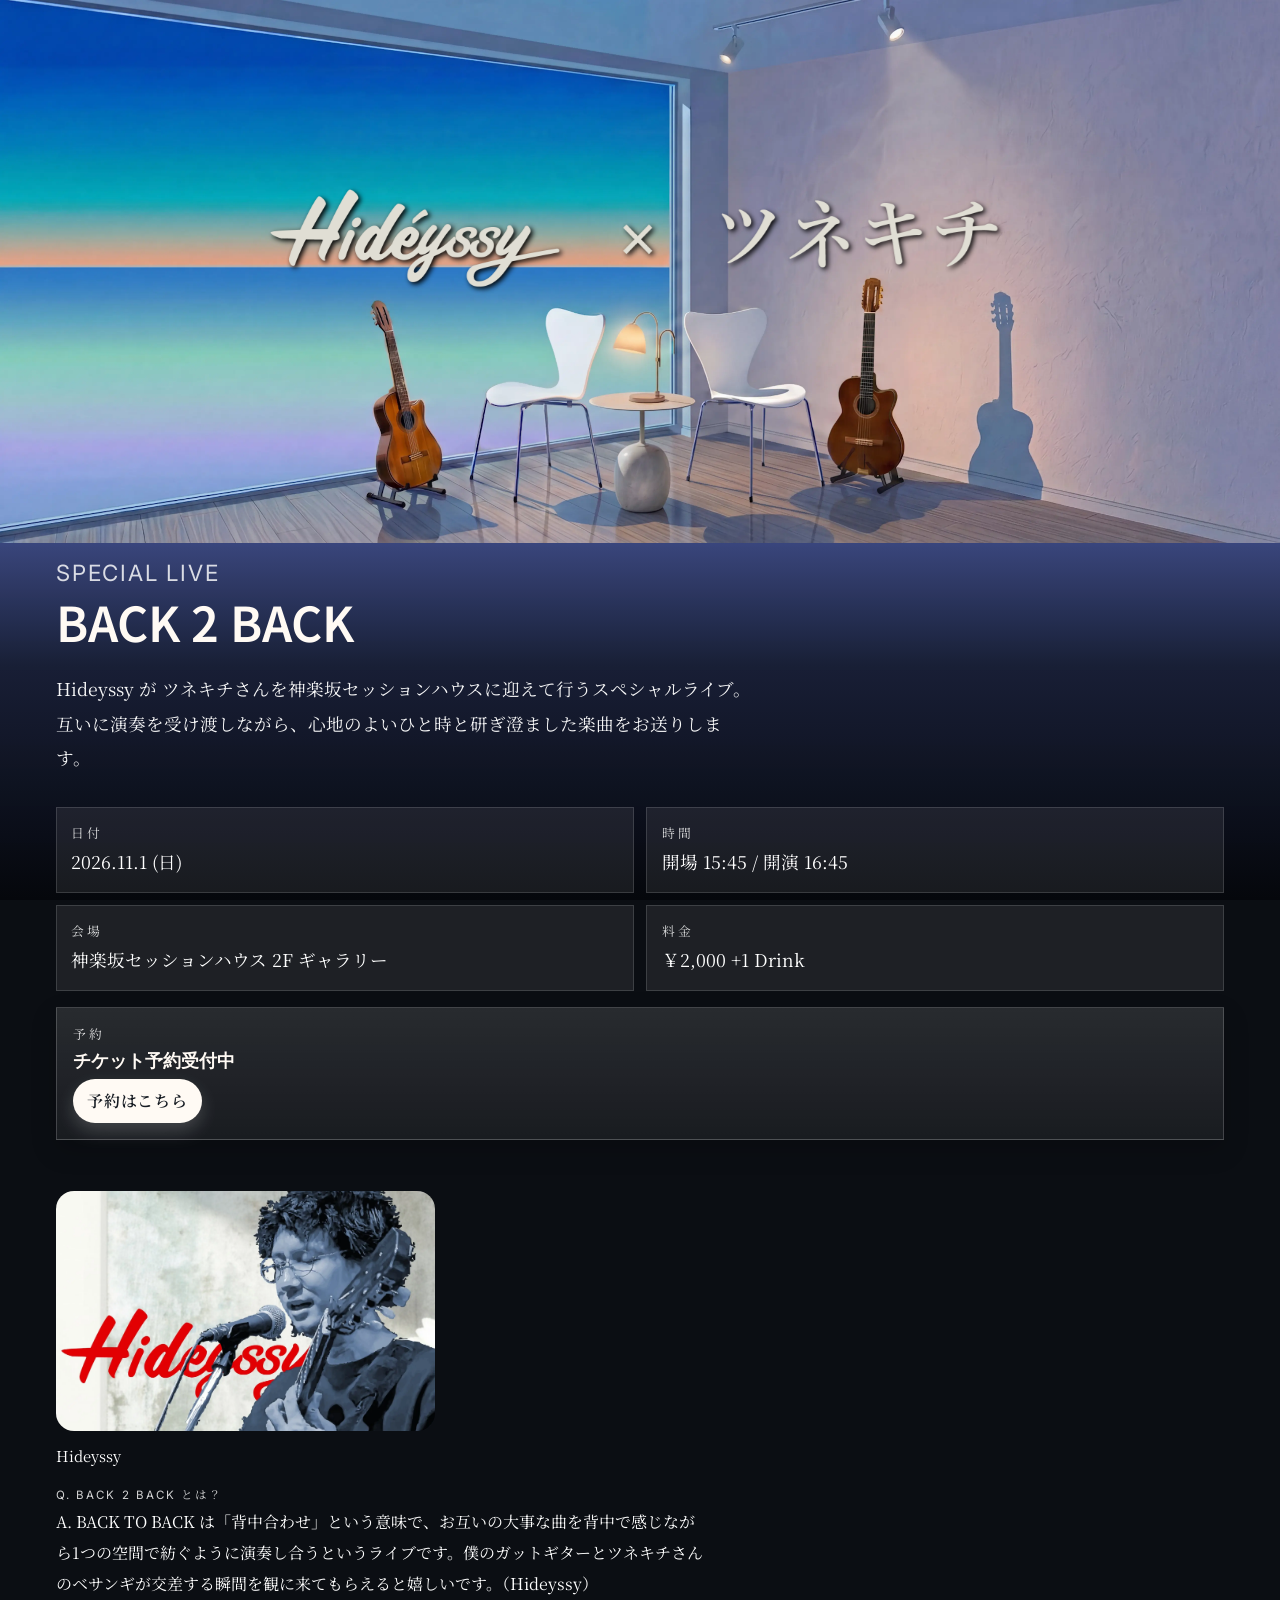
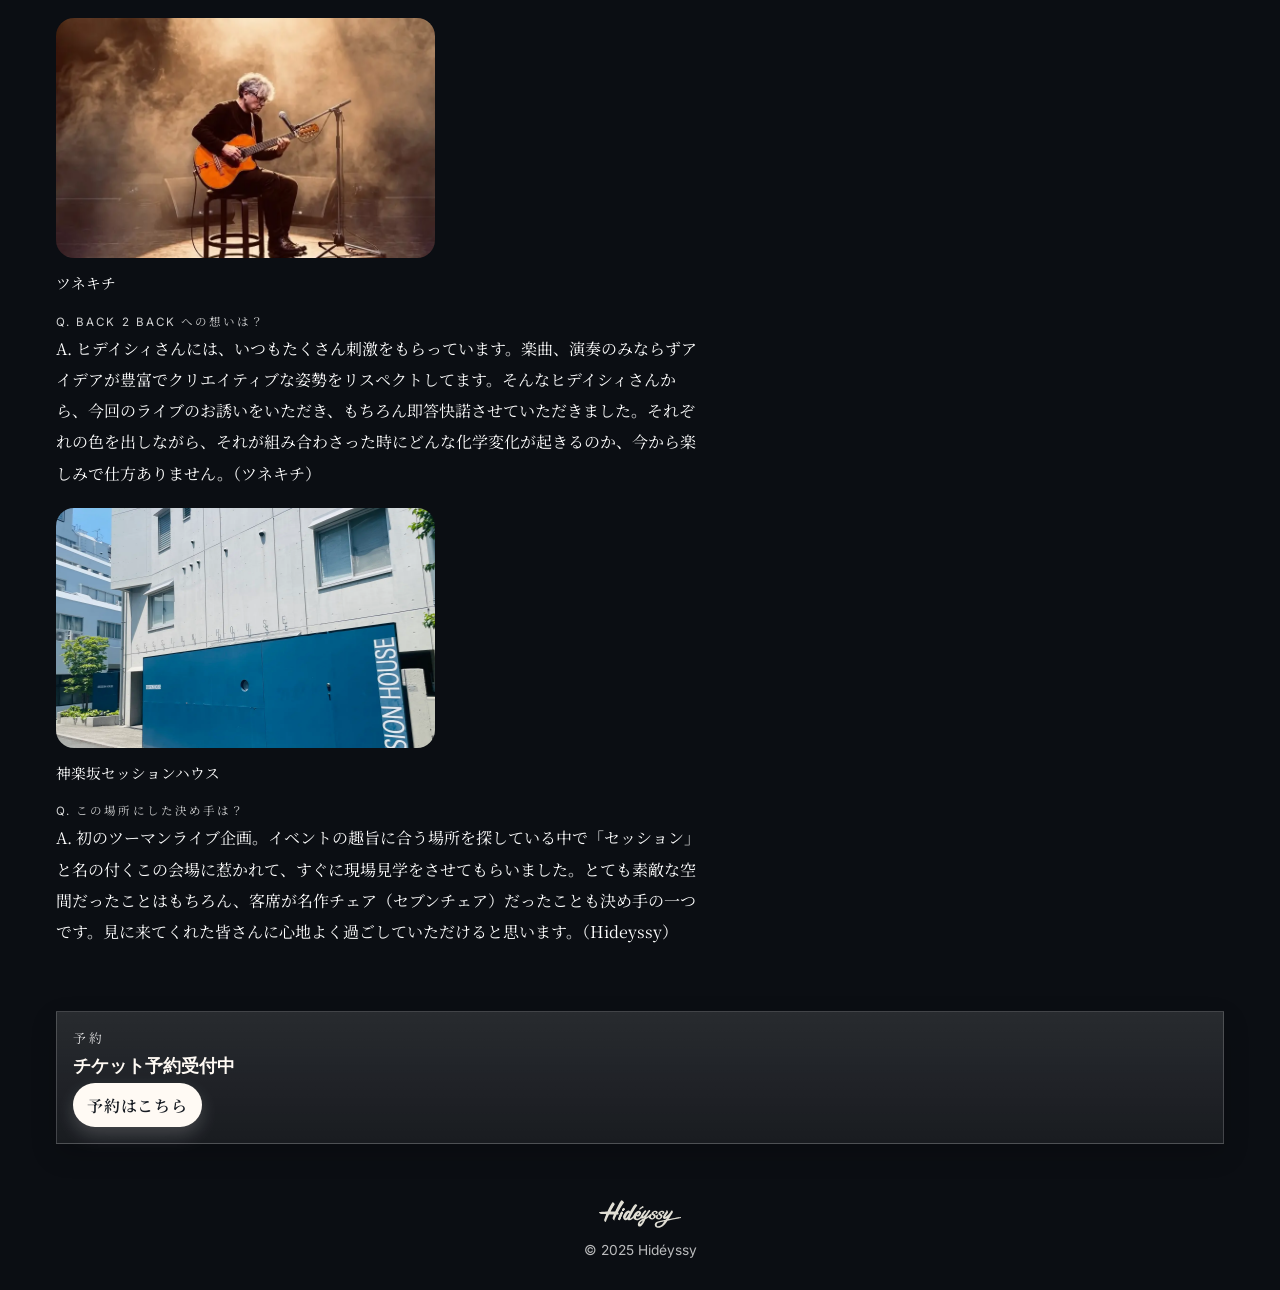
==== commit aaea525d: "Update back2back.html" ====
--- a/back2back.html
+++ b/back2back.html
@@ -380,7 +380,7 @@
 
     <section class="content">
       <div class="summary-card">
-        <div class="summary-kicker">Special event</div>
+        <div class="summary-kicker">Special Live</div>
         <div class="summary-title">BACK 2 BACK</div>
       </div>
 
